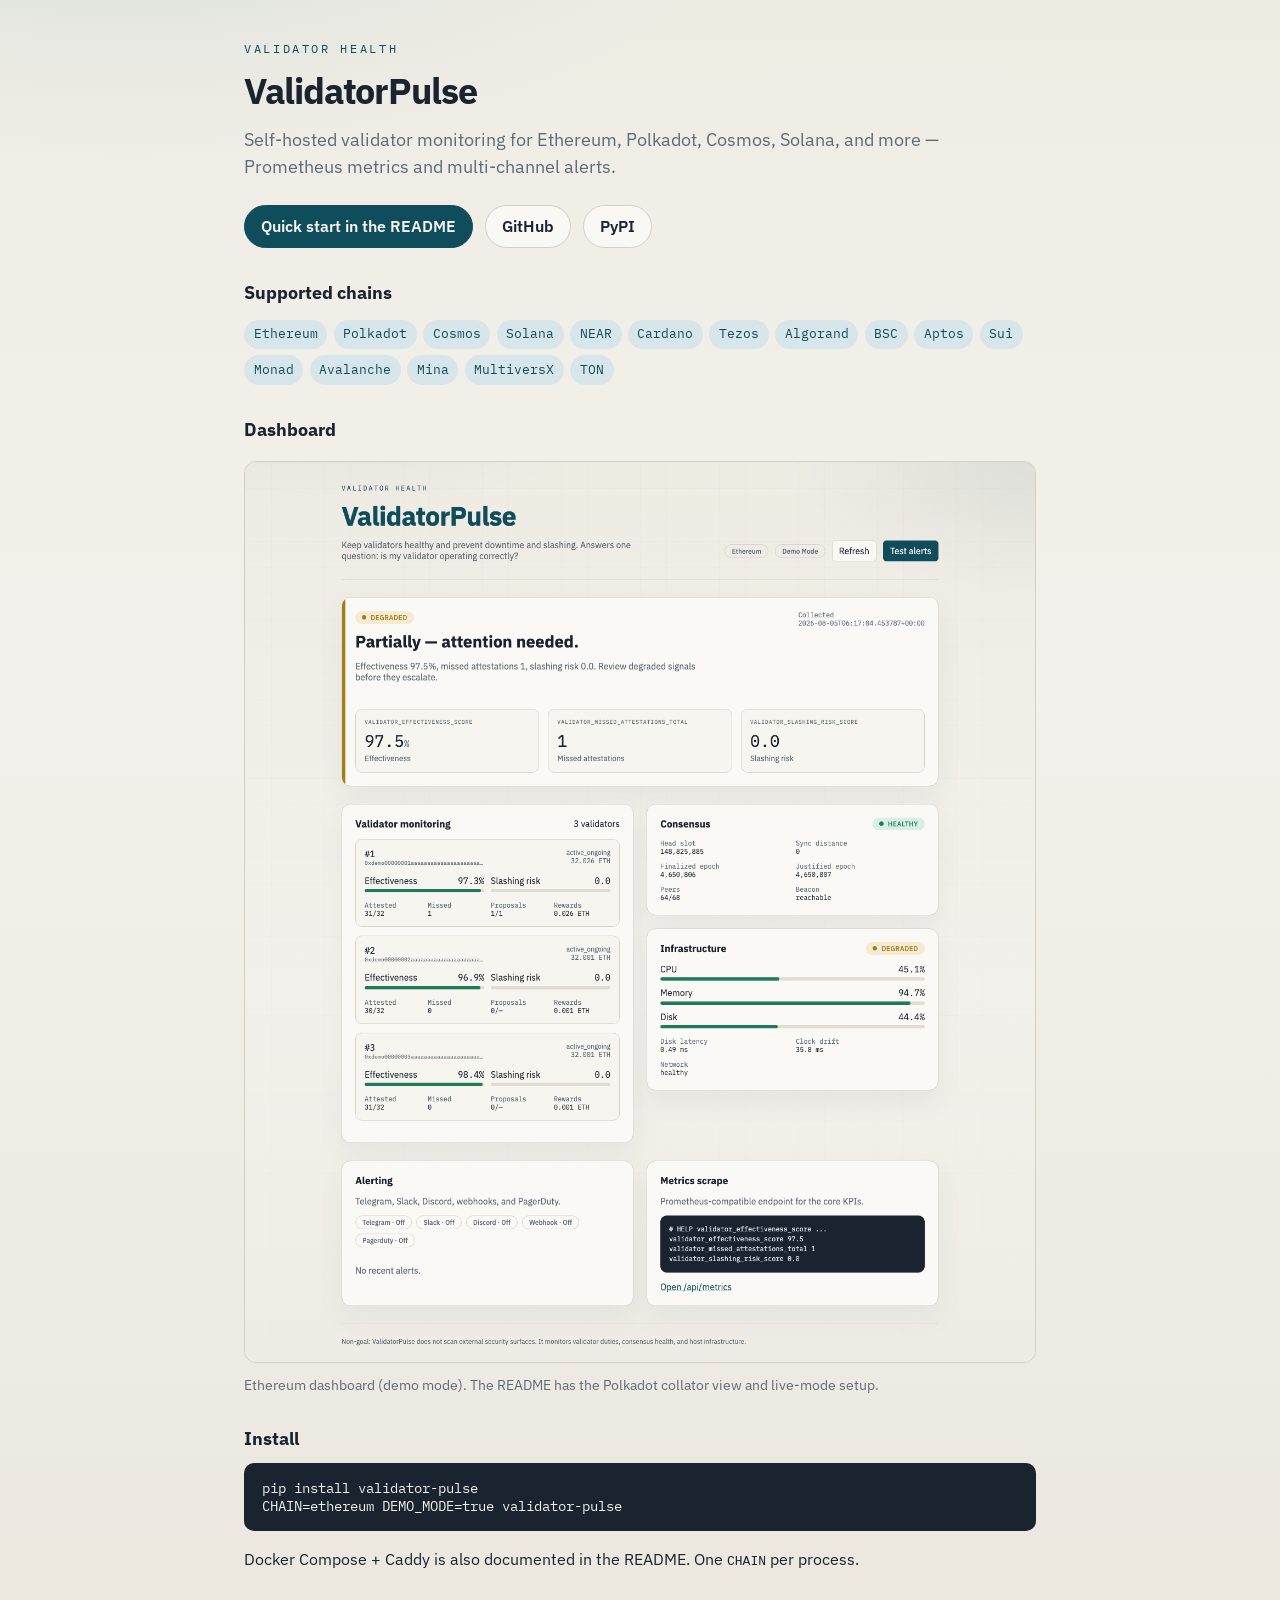
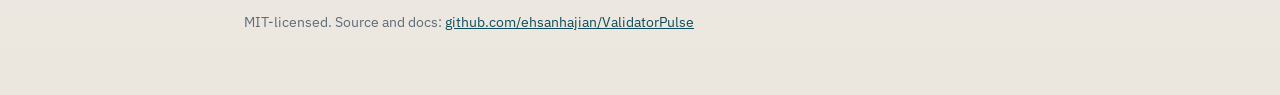
==== docs/index.html @ 81755c32 "Make ValidatorPulse findable with Pages, PyPI metadata, and a packaged dashboard." ====
<!DOCTYPE html>
<html lang="en">
<head>
  <meta charset="utf-8" />
  <meta name="viewport" content="width=device-width, initial-scale=1" />
  <title>ValidatorPulse — self-hosted validator monitoring</title>
  <meta name="description" content="Self-hosted validator monitoring for Ethereum, Polkadot, Cosmos, Solana, and more — Prometheus metrics and multi-channel alerts." />
  <link rel="canonical" href="https://ehsanhajian.github.io/ValidatorPulse/" />
  <meta property="og:title" content="ValidatorPulse" />
  <meta property="og:description" content="Self-hosted validator monitoring for Ethereum, Polkadot, Cosmos, Solana, and more — Prometheus metrics and multi-channel alerts." />
  <meta property="og:image" content="https://ehsanhajian.github.io/ValidatorPulse/images/dashboard-ethereum.png" />
  <link rel="preconnect" href="https://fonts.googleapis.com" />
  <link rel="preconnect" href="https://fonts.gstatic.com" crossorigin />
  <link href="https://fonts.googleapis.com/css2?family=IBM+Plex+Mono:wght@400;500&family=IBM+Plex+Sans:wght@400;500;600;700&display=swap" rel="stylesheet" />
  <style>
    :root {
      --bg: #f3f1eb;
      --ink: #1a2330;
      --ink-muted: #5c6b7a;
      --line: #d5d0c6;
      --teal: #0f4c5c;
      --teal-soft: #d7e6ea;
    }
    * { box-sizing: border-box; }
    html, body { margin: 0; min-height: 100%; }
    body {
      color: var(--ink);
      font-family: "IBM Plex Sans", sans-serif;
      background:
        radial-gradient(1200px 600px at 10% -10%, rgba(42, 143, 156, 0.12), transparent 55%),
        linear-gradient(180deg, #efece4 0%, var(--bg) 40%, #ebe7df 100%);
    }
    .page { max-width: 52rem; margin: 0 auto; padding: 2.5rem 1.25rem 4rem; }
    .eyebrow {
      margin: 0 0 0.5rem;
      font-family: "IBM Plex Mono", monospace;
      font-size: 0.75rem;
      letter-spacing: 0.22em;
      text-transform: uppercase;
      color: var(--teal);
    }
    h1 { margin: 0 0 0.75rem; font-size: 2.25rem; letter-spacing: -0.03em; }
    .lede { margin: 0 0 1.5rem; font-size: 1.15rem; line-height: 1.5; color: var(--ink-muted); }
    .actions { display: flex; flex-wrap: wrap; gap: 0.75rem; margin-bottom: 2rem; }
    a.button {
      display: inline-block;
      padding: 0.65rem 1rem;
      border-radius: 999px;
      text-decoration: none;
      font-weight: 600;
      border: 1px solid var(--line);
      color: var(--ink);
      background: #faf8f4;
    }
    a.button.primary { background: var(--teal); color: #f7f4ee; border-color: var(--teal); }
    h2 { margin: 2rem 0 0.75rem; font-size: 1.15rem; }
    p, li { line-height: 1.55; }
    .chains { display: flex; flex-wrap: wrap; gap: 0.4rem; padding: 0; list-style: none; }
    .chains li {
      font-family: "IBM Plex Mono", monospace;
      font-size: 0.8rem;
      padding: 0.3rem 0.6rem;
      border-radius: 999px;
      background: var(--teal-soft);
      color: var(--teal);
    }
    figure { margin: 1.25rem 0 0; }
    img {
      width: 100%;
      border: 1px solid var(--line);
      border-radius: 12px;
      background: #faf8f4;
    }
    figcaption { margin-top: 0.5rem; color: var(--ink-muted); font-size: 0.9rem; }
    pre {
      overflow-x: auto;
      padding: 1rem 1.1rem;
      border-radius: 10px;
      background: #1a2330;
      color: #f3f1eb;
      font-family: "IBM Plex Mono", monospace;
      font-size: 0.85rem;
    }
    footer { margin-top: 2.5rem; color: var(--ink-muted); font-size: 0.9rem; }
    footer a { color: var(--teal); }
  </style>
</head>
<body>
  <main class="page">
    <p class="eyebrow">Validator health</p>
    <h1>ValidatorPulse</h1>
    <p class="lede">
      Self-hosted validator monitoring for Ethereum, Polkadot, Cosmos, Solana, and more —
      Prometheus metrics and multi-channel alerts.
    </p>
    <div class="actions">
      <a class="button primary" href="https://github.com/ehsanhajian/ValidatorPulse#installation">Quick start in the README</a>
      <a class="button" href="https://github.com/ehsanhajian/ValidatorPulse">GitHub</a>
      <a class="button" href="https://pypi.org/project/validator-pulse/">PyPI</a>
    </div>

    <h2>Supported chains</h2>
    <ul class="chains">
      <li>Ethereum</li>
      <li>Polkadot</li>
      <li>Cosmos</li>
      <li>Solana</li>
      <li>NEAR</li>
      <li>Cardano</li>
      <li>Tezos</li>
      <li>Algorand</li>
      <li>BSC</li>
      <li>Aptos</li>
      <li>Sui</li>
      <li>Monad</li>
      <li>Avalanche</li>
      <li>Mina</li>
      <li>MultiversX</li>
      <li>TON</li>
    </ul>

    <h2>Dashboard</h2>
    <figure>
      <img src="images/dashboard-ethereum.png" alt="ValidatorPulse Ethereum dashboard in demo mode" />
      <figcaption>Ethereum dashboard (demo mode). The README has the Polkadot collator view and live-mode setup.</figcaption>
    </figure>

    <h2>Install</h2>
    <pre>pip install validator-pulse
CHAIN=ethereum DEMO_MODE=true validator-pulse</pre>
    <p>Docker Compose + Caddy is also documented in the README. One <code>CHAIN</code> per process.</p>

    <footer>
      MIT-licensed. Source and docs:
      <a href="https://github.com/ehsanhajian/ValidatorPulse">github.com/ehsanhajian/ValidatorPulse</a>
    </footer>
  </main>
</body>
</html>
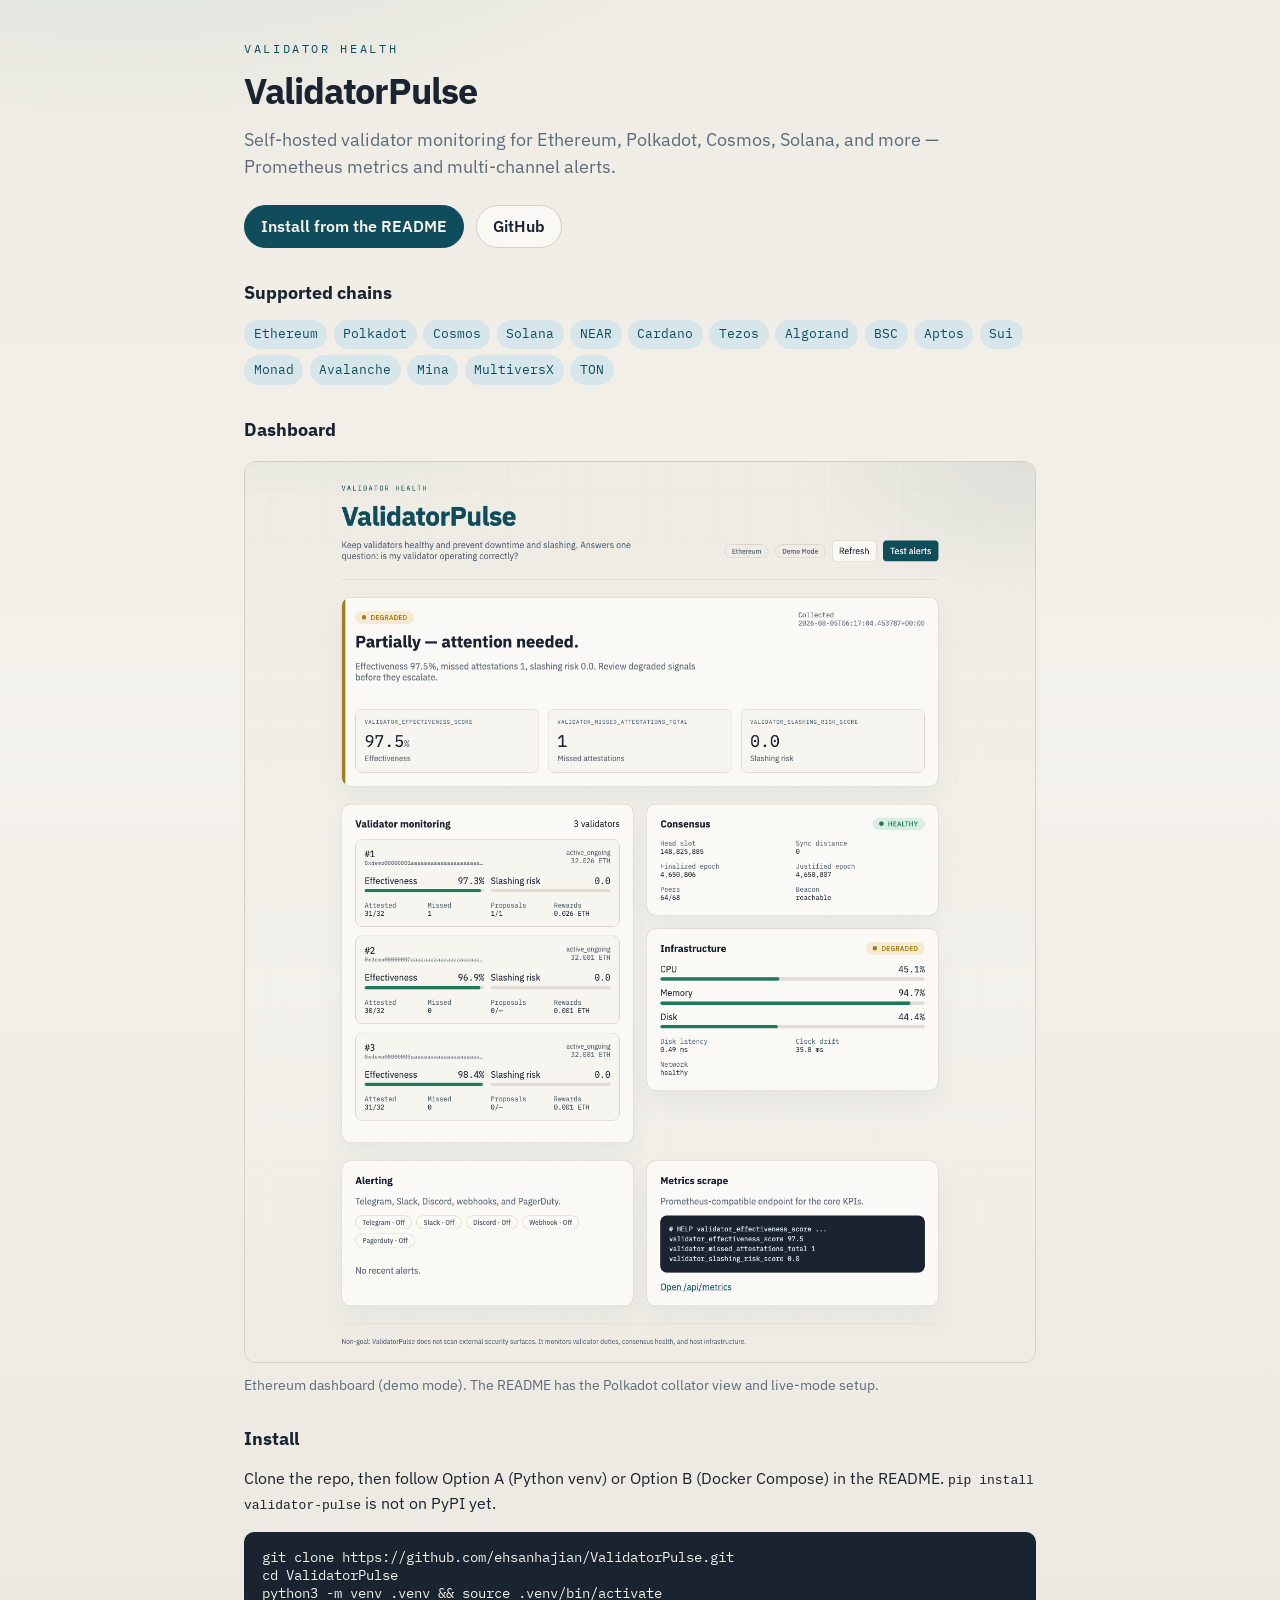
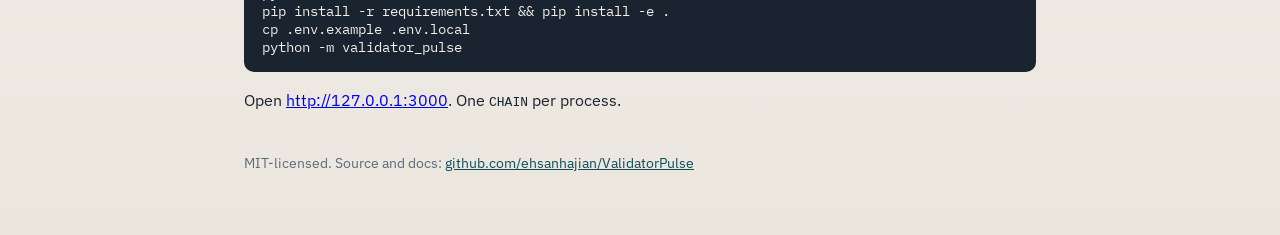
==== commit 4a2c3320: "Document clone-based install so operators are not sent to unpublished PyPI." ====
--- a/docs/index.html
+++ b/docs/index.html
@@ -94,9 +94,8 @@
       Prometheus metrics and multi-channel alerts.
     </p>
     <div class="actions">
-      <a class="button primary" href="https://github.com/ehsanhajian/ValidatorPulse#installation">Quick start in the README</a>
+      <a class="button primary" href="https://github.com/ehsanhajian/ValidatorPulse#installation">Install from the README</a>
       <a class="button" href="https://github.com/ehsanhajian/ValidatorPulse">GitHub</a>
-      <a class="button" href="https://pypi.org/project/validator-pulse/">PyPI</a>
     </div>
 
     <h2>Supported chains</h2>
@@ -126,9 +125,14 @@
     </figure>
 
     <h2>Install</h2>
-    <pre>pip install validator-pulse
-CHAIN=ethereum DEMO_MODE=true validator-pulse</pre>
-    <p>Docker Compose + Caddy is also documented in the README. One <code>CHAIN</code> per process.</p>
+    <p>Clone the repo, then follow Option A (Python venv) or Option B (Docker Compose) in the README. <code>pip install validator-pulse</code> is not on PyPI yet.</p>
+    <pre>git clone https://github.com/ehsanhajian/ValidatorPulse.git
+cd ValidatorPulse
+python3 -m venv .venv && source .venv/bin/activate
+pip install -r requirements.txt && pip install -e .
+cp .env.example .env.local
+python -m validator_pulse</pre>
+    <p>Open <a href="http://127.0.0.1:3000">http://127.0.0.1:3000</a>. One <code>CHAIN</code> per process.</p>
 
     <footer>
       MIT-licensed. Source and docs:
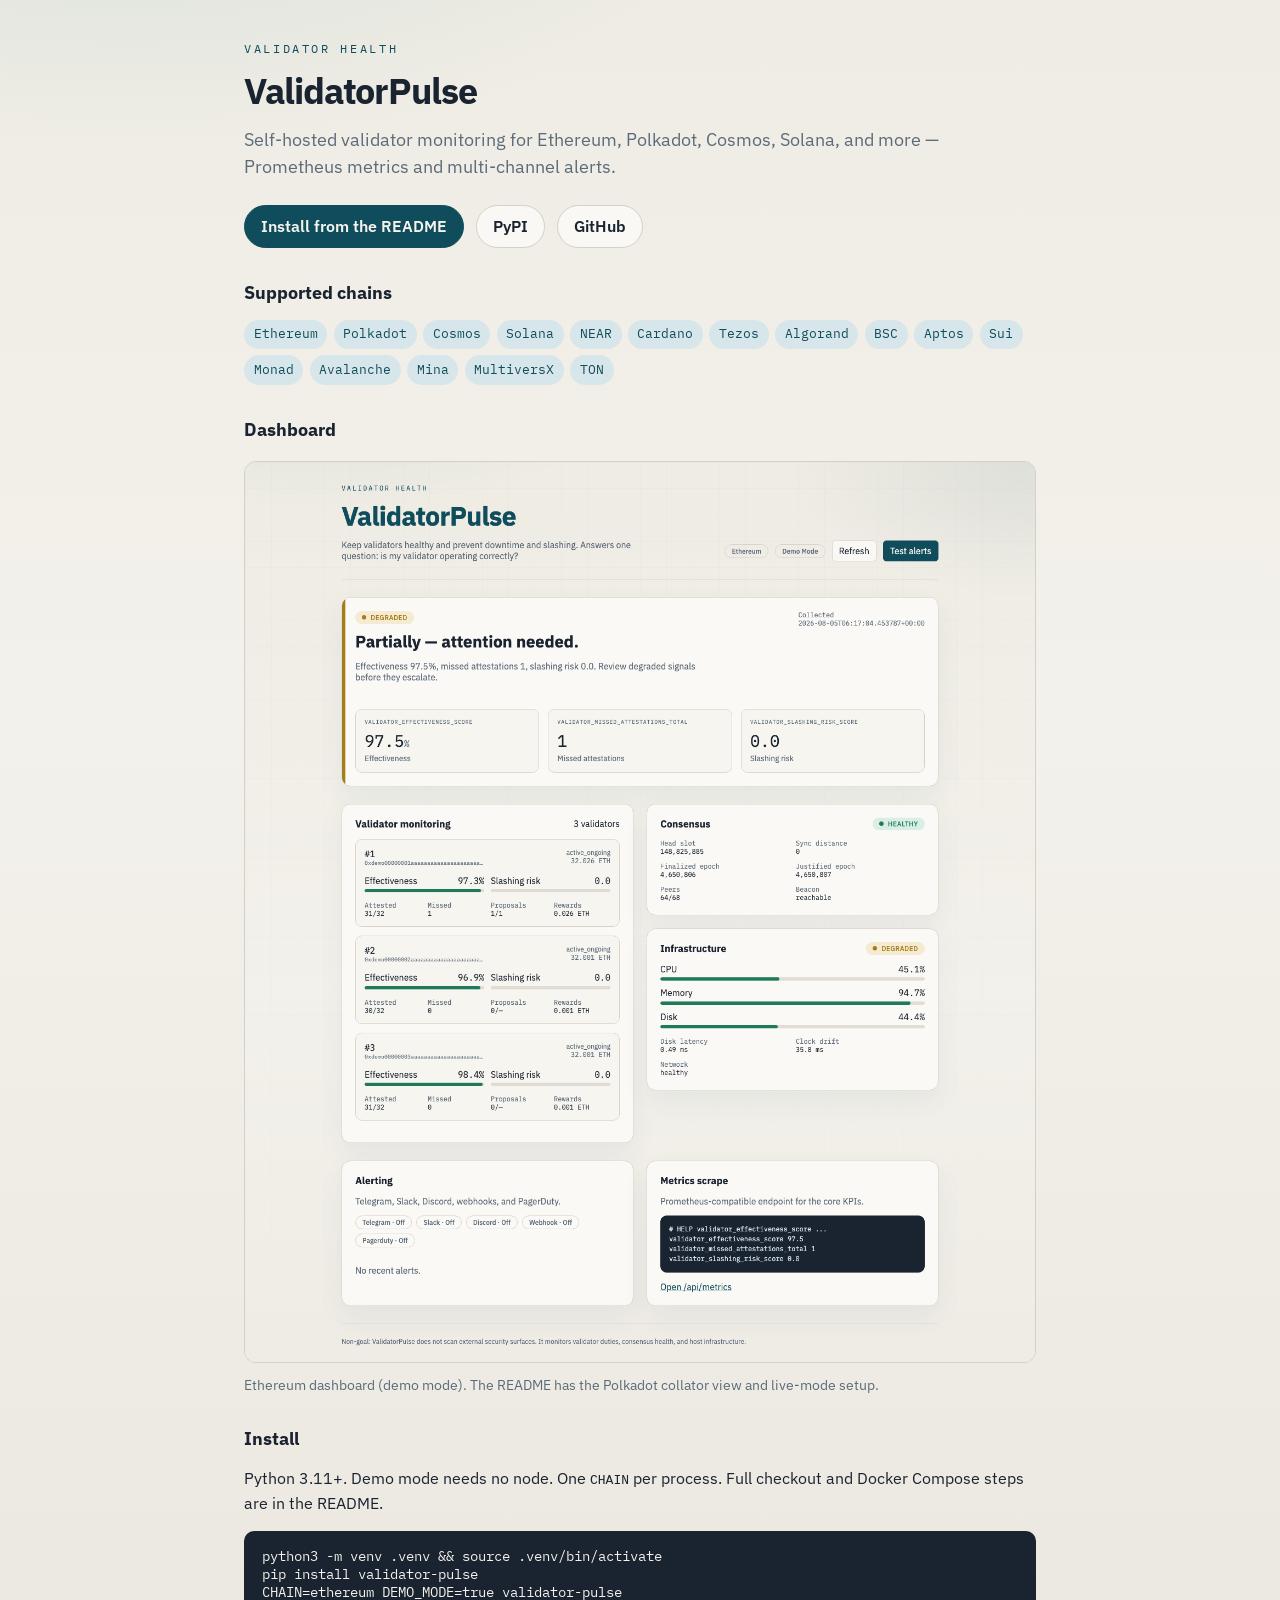
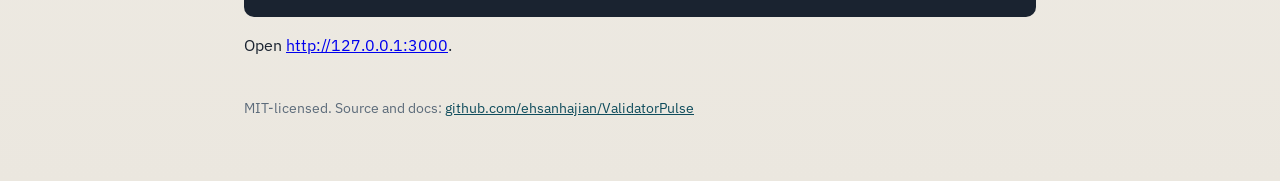
==== commit e5275eee: "Lead install docs with pip now that validator-pulse is on PyPI." ====
--- a/docs/index.html
+++ b/docs/index.html
@@ -95,6 +95,7 @@
     </p>
     <div class="actions">
       <a class="button primary" href="https://github.com/ehsanhajian/ValidatorPulse#installation">Install from the README</a>
+      <a class="button" href="https://pypi.org/project/validator-pulse/">PyPI</a>
       <a class="button" href="https://github.com/ehsanhajian/ValidatorPulse">GitHub</a>
     </div>
 
@@ -125,14 +126,11 @@
     </figure>
 
     <h2>Install</h2>
-    <p>Clone the repo, then follow Option A (Python venv) or Option B (Docker Compose) in the README. <code>pip install validator-pulse</code> is not on PyPI yet.</p>
-    <pre>git clone https://github.com/ehsanhajian/ValidatorPulse.git
-cd ValidatorPulse
-python3 -m venv .venv && source .venv/bin/activate
-pip install -r requirements.txt && pip install -e .
-cp .env.example .env.local
-python -m validator_pulse</pre>
-    <p>Open <a href="http://127.0.0.1:3000">http://127.0.0.1:3000</a>. One <code>CHAIN</code> per process.</p>
+    <p>Python 3.11+. Demo mode needs no node. One <code>CHAIN</code> per process. Full checkout and Docker Compose steps are in the README.</p>
+    <pre>python3 -m venv .venv &amp;&amp; source .venv/bin/activate
+pip install validator-pulse
+CHAIN=ethereum DEMO_MODE=true validator-pulse</pre>
+    <p>Open <a href="http://127.0.0.1:3000">http://127.0.0.1:3000</a>.</p>
 
     <footer>
       MIT-licensed. Source and docs:
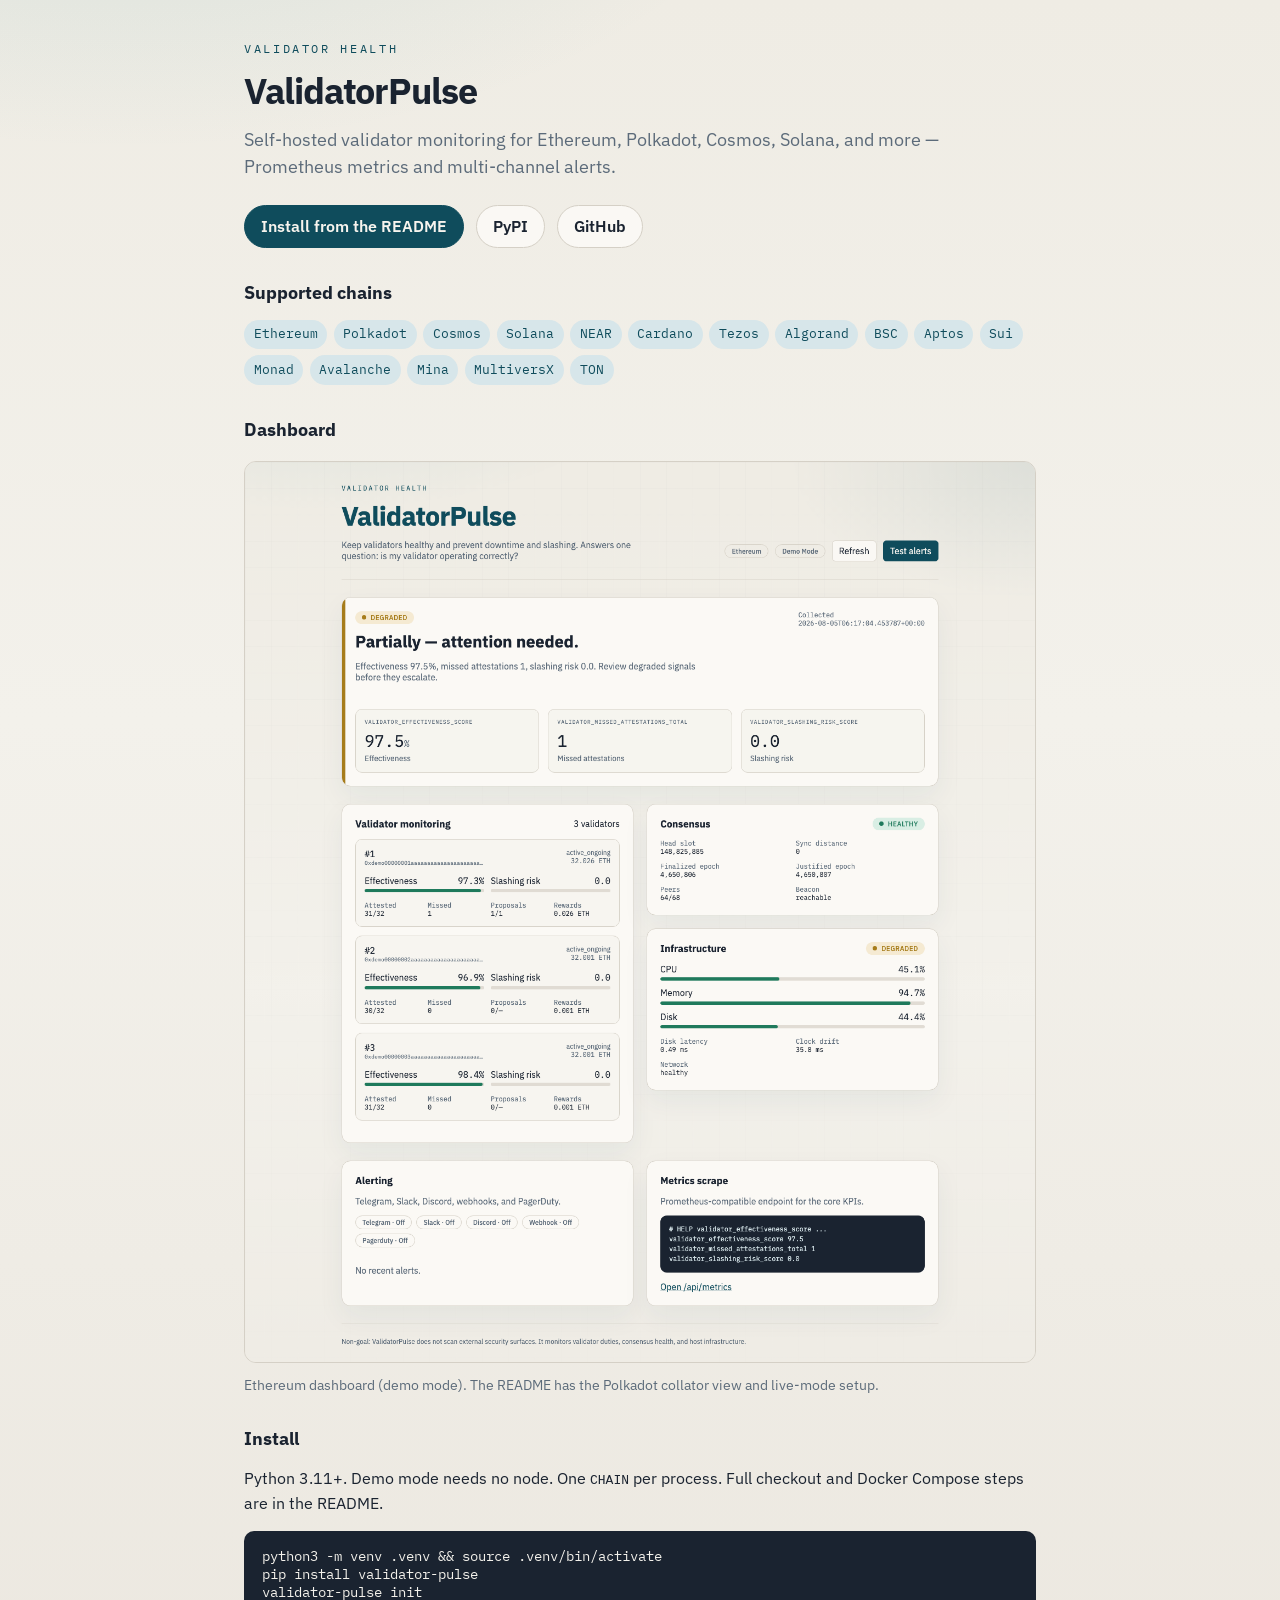
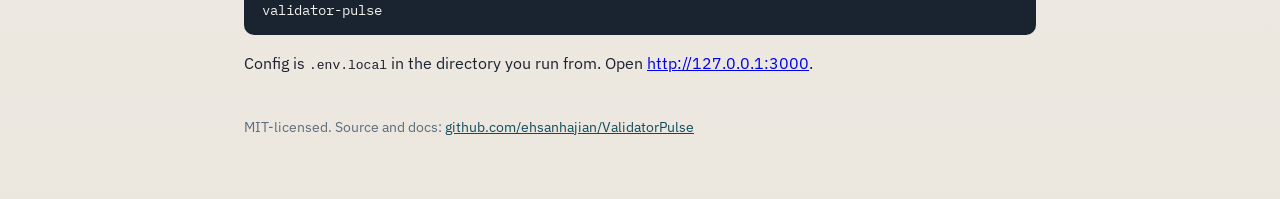
==== commit 99122c20: "Print a config guide on start and add validator-pulse init for pip users." ====
--- a/docs/index.html
+++ b/docs/index.html
@@ -129,8 +129,9 @@
     <p>Python 3.11+. Demo mode needs no node. One <code>CHAIN</code> per process. Full checkout and Docker Compose steps are in the README.</p>
     <pre>python3 -m venv .venv &amp;&amp; source .venv/bin/activate
 pip install validator-pulse
-CHAIN=ethereum DEMO_MODE=true validator-pulse</pre>
-    <p>Open <a href="http://127.0.0.1:3000">http://127.0.0.1:3000</a>.</p>
+validator-pulse init
+validator-pulse</pre>
+    <p>Config is <code>.env.local</code> in the directory you run from. Open <a href="http://127.0.0.1:3000">http://127.0.0.1:3000</a>.</p>
 
     <footer>
       MIT-licensed. Source and docs:
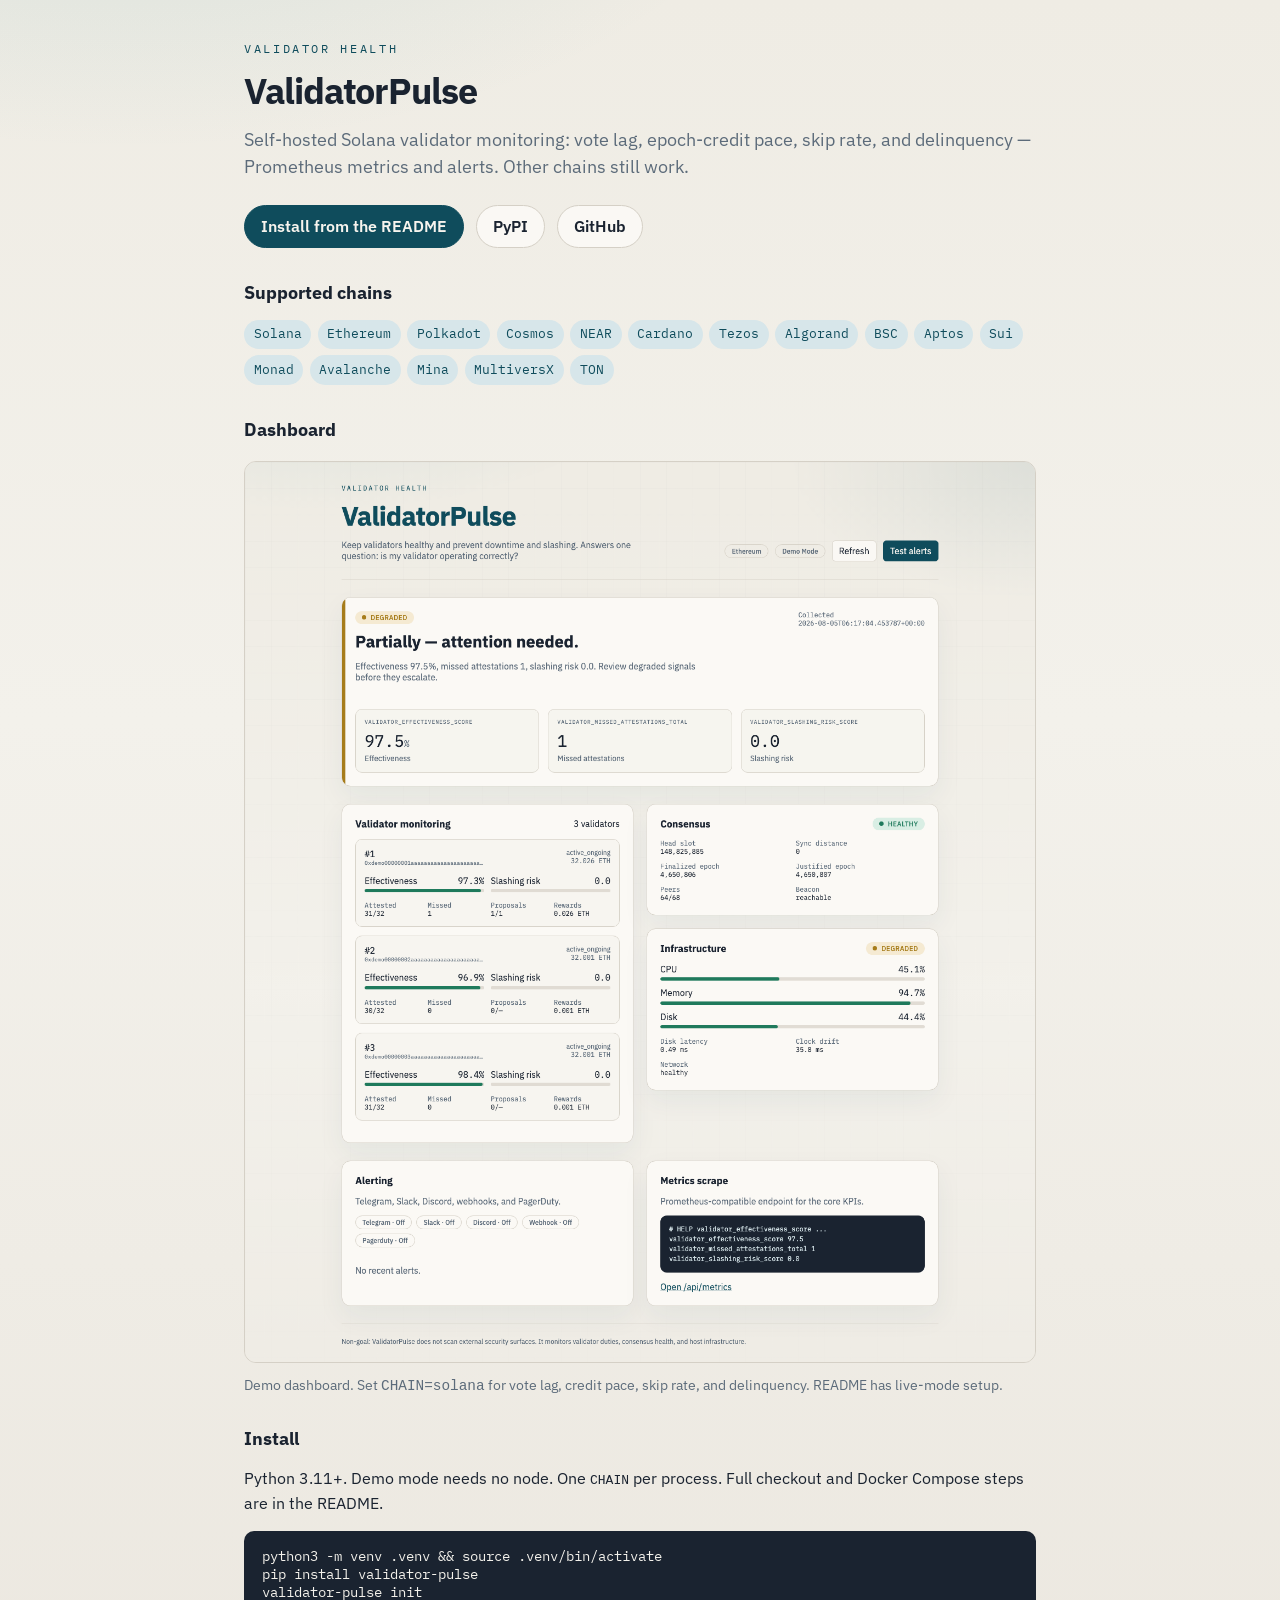
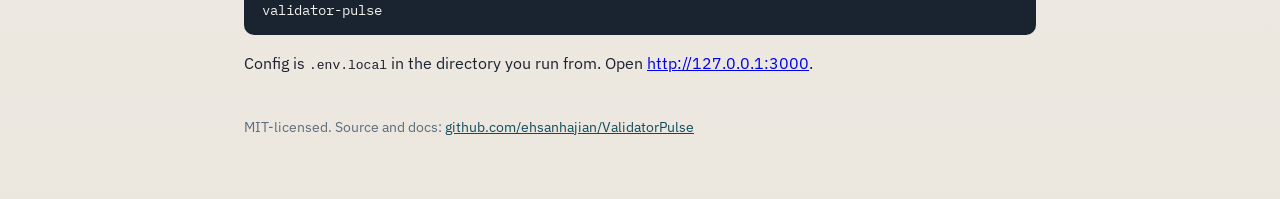
==== commit bfb6797b: "Make Solana first: vote lag, credit pace, and skip-rate alerts." ====
--- a/docs/index.html
+++ b/docs/index.html
@@ -4,10 +4,10 @@
   <meta charset="utf-8" />
   <meta name="viewport" content="width=device-width, initial-scale=1" />
   <title>ValidatorPulse — self-hosted validator monitoring</title>
-  <meta name="description" content="Self-hosted validator monitoring for Ethereum, Polkadot, Cosmos, Solana, and more — Prometheus metrics and multi-channel alerts." />
+  <meta name="description" content="Self-hosted Solana validator monitoring — vote lag, credit pace, skip rate, alerts. Also Ethereum, Polkadot, Cosmos, and more." />
   <link rel="canonical" href="https://ehsanhajian.github.io/ValidatorPulse/" />
   <meta property="og:title" content="ValidatorPulse" />
-  <meta property="og:description" content="Self-hosted validator monitoring for Ethereum, Polkadot, Cosmos, Solana, and more — Prometheus metrics and multi-channel alerts." />
+  <meta property="og:description" content="Self-hosted Solana validator monitoring — vote lag, credit pace, skip rate, alerts." />
   <meta property="og:image" content="https://ehsanhajian.github.io/ValidatorPulse/images/dashboard-ethereum.png" />
   <link rel="preconnect" href="https://fonts.googleapis.com" />
   <link rel="preconnect" href="https://fonts.gstatic.com" crossorigin />
@@ -90,8 +90,8 @@
     <p class="eyebrow">Validator health</p>
     <h1>ValidatorPulse</h1>
     <p class="lede">
-      Self-hosted validator monitoring for Ethereum, Polkadot, Cosmos, Solana, and more —
-      Prometheus metrics and multi-channel alerts.
+      Self-hosted Solana validator monitoring: vote lag, epoch-credit pace, skip rate,
+      and delinquency — Prometheus metrics and alerts. Other chains still work.
     </p>
     <div class="actions">
       <a class="button primary" href="https://github.com/ehsanhajian/ValidatorPulse#installation">Install from the README</a>
@@ -101,10 +101,10 @@
 
     <h2>Supported chains</h2>
     <ul class="chains">
+      <li>Solana</li>
       <li>Ethereum</li>
       <li>Polkadot</li>
       <li>Cosmos</li>
-      <li>Solana</li>
       <li>NEAR</li>
       <li>Cardano</li>
       <li>Tezos</li>
@@ -122,7 +122,7 @@
     <h2>Dashboard</h2>
     <figure>
       <img src="images/dashboard-ethereum.png" alt="ValidatorPulse Ethereum dashboard in demo mode" />
-      <figcaption>Ethereum dashboard (demo mode). The README has the Polkadot collator view and live-mode setup.</figcaption>
+      <figcaption>Demo dashboard. Set <code>CHAIN=solana</code> for vote lag, credit pace, skip rate, and delinquency. README has live-mode setup.</figcaption>
     </figure>
 
     <h2>Install</h2>
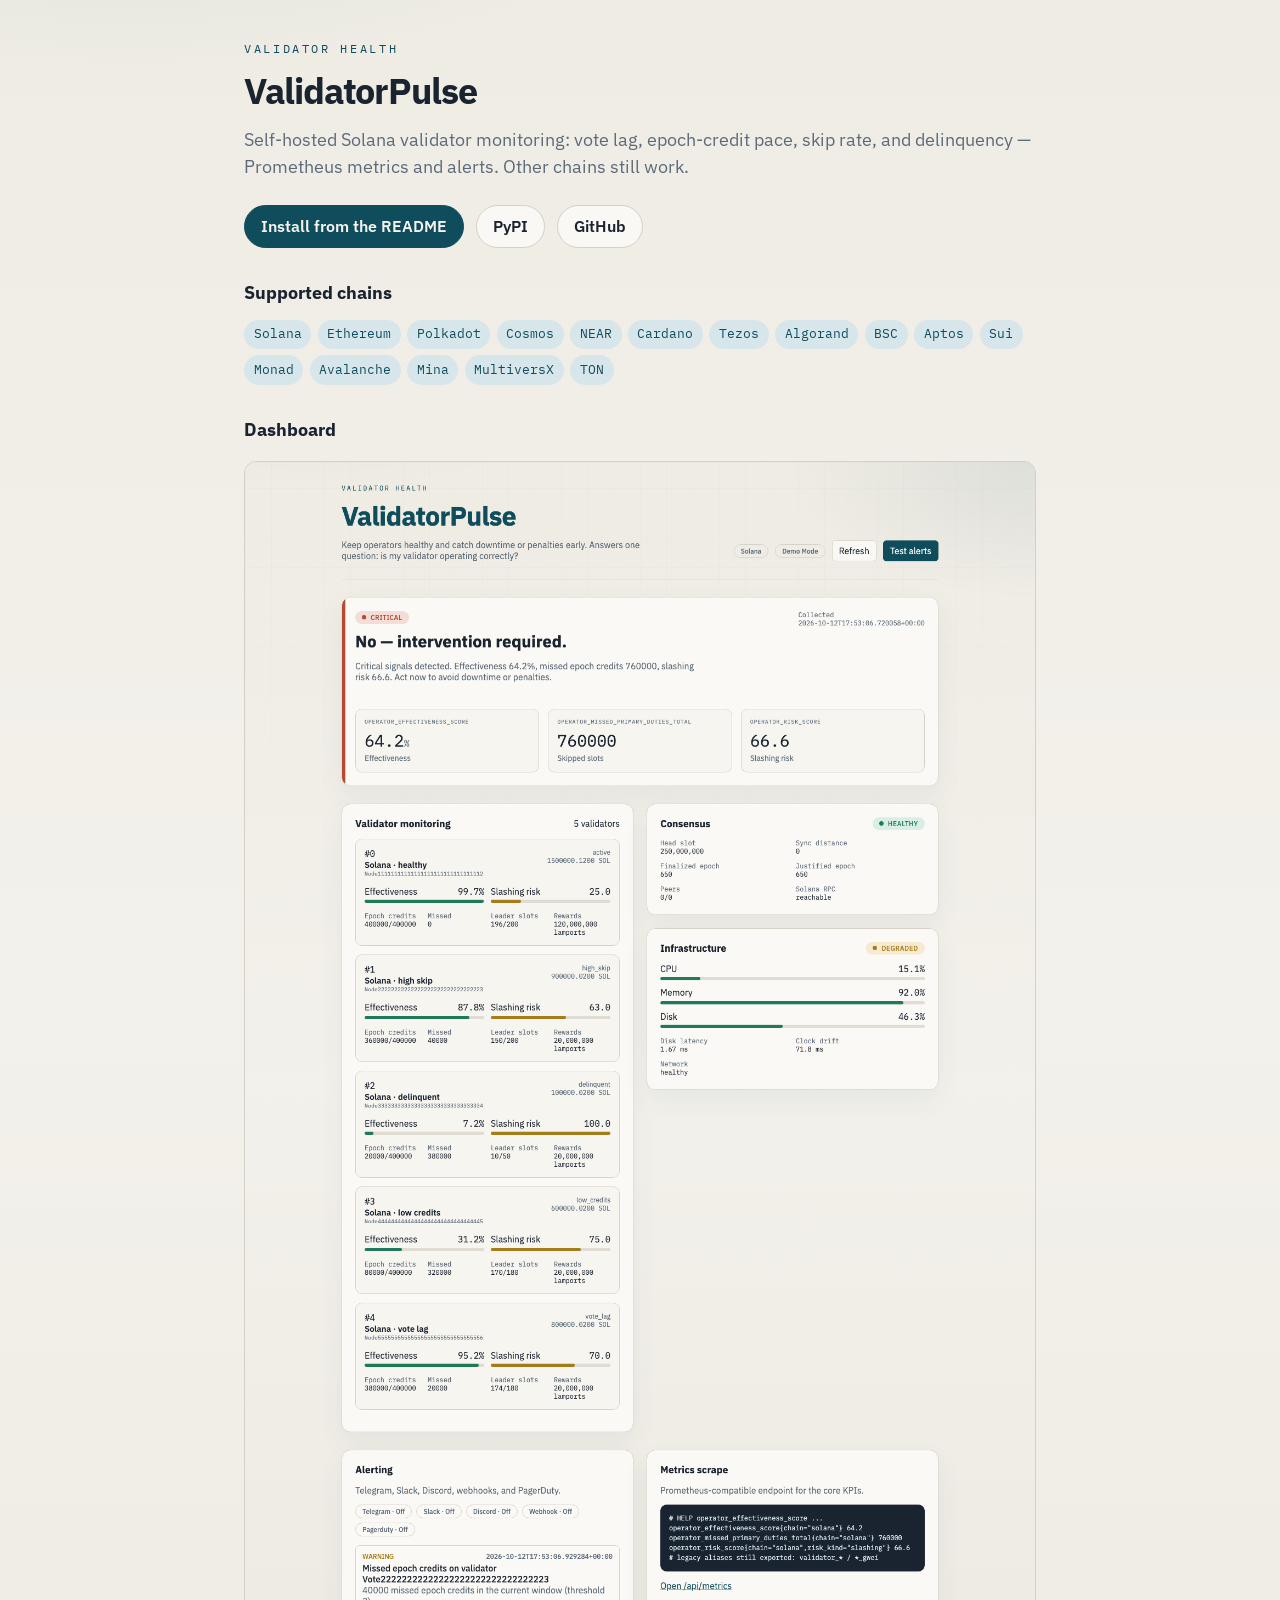
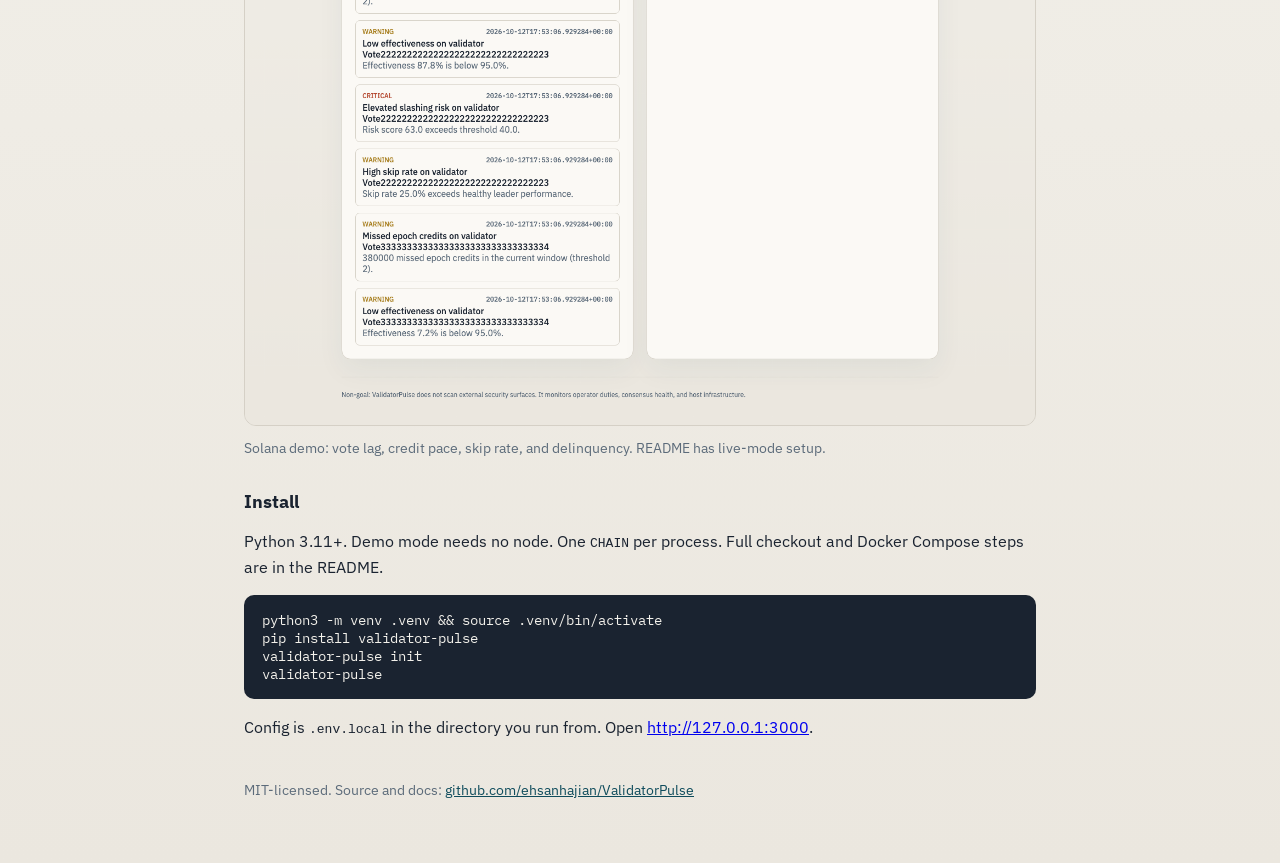
==== commit 2f7551bd: "Show the Solana demo on the landing page. Copy already leads with Solana; an Ethereum screenshot wou" ====
--- a/docs/index.html
+++ b/docs/index.html
@@ -8,7 +8,7 @@
   <link rel="canonical" href="https://ehsanhajian.github.io/ValidatorPulse/" />
   <meta property="og:title" content="ValidatorPulse" />
   <meta property="og:description" content="Self-hosted Solana validator monitoring — vote lag, credit pace, skip rate, alerts." />
-  <meta property="og:image" content="https://ehsanhajian.github.io/ValidatorPulse/images/dashboard-ethereum.png" />
+  <meta property="og:image" content="https://ehsanhajian.github.io/ValidatorPulse/images/dashboard-solana.png" />
   <link rel="preconnect" href="https://fonts.googleapis.com" />
   <link rel="preconnect" href="https://fonts.gstatic.com" crossorigin />
   <link href="https://fonts.googleapis.com/css2?family=IBM+Plex+Mono:wght@400;500&family=IBM+Plex+Sans:wght@400;500;600;700&display=swap" rel="stylesheet" />
@@ -121,8 +121,8 @@
 
     <h2>Dashboard</h2>
     <figure>
-      <img src="images/dashboard-ethereum.png" alt="ValidatorPulse Ethereum dashboard in demo mode" />
-      <figcaption>Demo dashboard. Set <code>CHAIN=solana</code> for vote lag, credit pace, skip rate, and delinquency. README has live-mode setup.</figcaption>
+      <img src="images/dashboard-solana.png" alt="ValidatorPulse Solana dashboard in demo mode" />
+      <figcaption>Solana demo: vote lag, credit pace, skip rate, and delinquency. README has live-mode setup.</figcaption>
     </figure>
 
     <h2>Install</h2>
